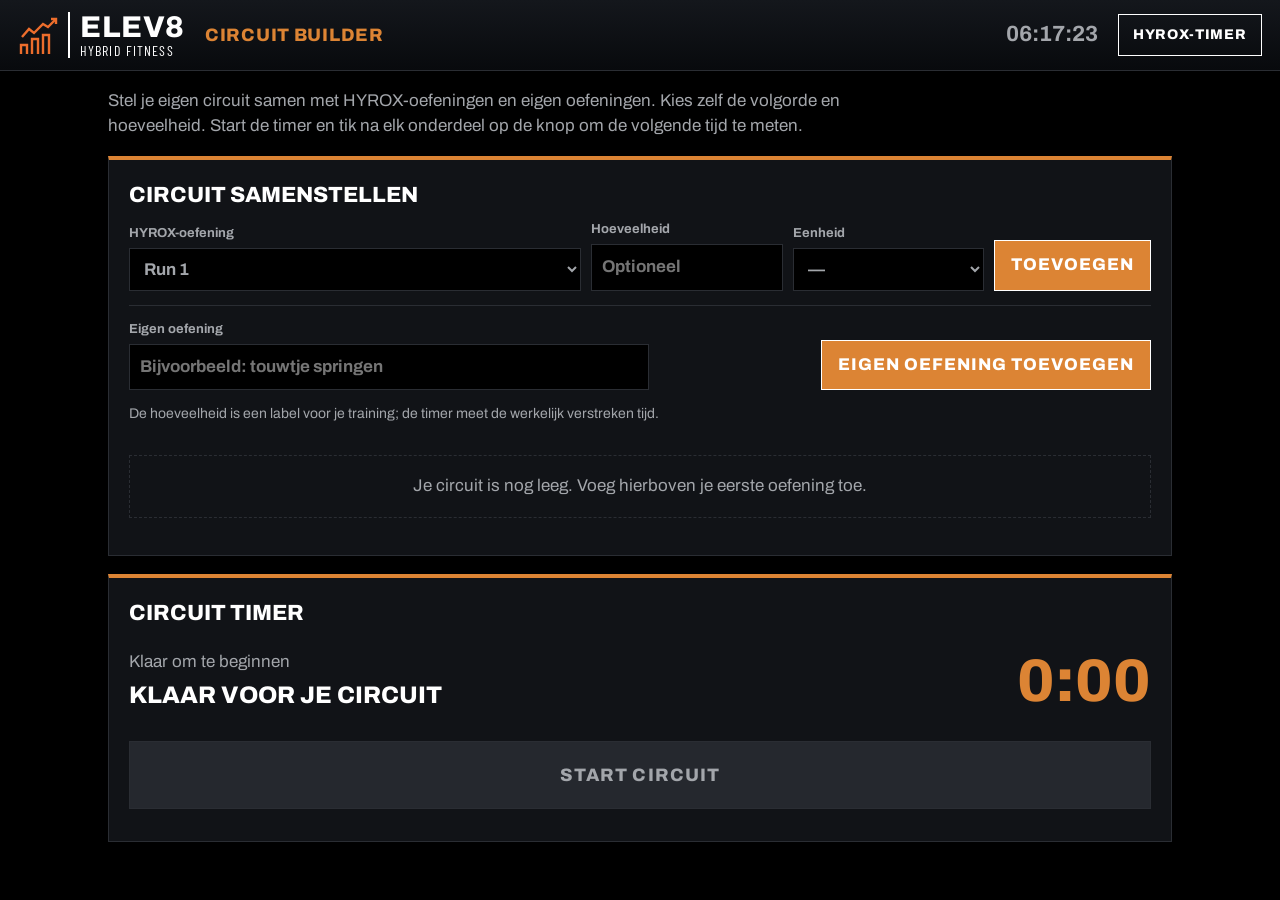
==== circuitbuilder.html @ 96e16fa1 "circuitbuilder" ====
<!DOCTYPE html>
<html lang="nl">
<head>
<meta charset="utf-8">
<meta name="viewport" content="width=device-width, initial-scale=1, viewport-fit=cover">
<title>ELEV8 Circuit builder</title>
<link rel="preconnect" href="https://fonts.googleapis.com">
<link rel="preconnect" href="https://fonts.gstatic.com" crossorigin>
<link href="https://fonts.googleapis.com/css2?family=Archivo:wght@400;600;700;800&family=Barlow+Condensed:wght@400;500&display=swap" rel="stylesheet">
<style>
:root{
  --bg:#000;--head:#080A0D;--surface:#111317;--ink:#fff;--muted:#A3A6AB;--line:#2A2D33;
  --orange:#DC8434;--idle:#25282E;--display:"Archivo","Arial Black","Helvetica Neue",Arial,sans-serif;
  --cond:"Barlow Condensed","Arial Narrow","Helvetica Neue",Arial,sans-serif;
  --body:"Archivo","Helvetica Neue",Arial,sans-serif;color-scheme:dark;box-sizing:border-box;
  padding-top:env(safe-area-inset-top,0px);padding-bottom:env(safe-area-inset-bottom,0px)
}
*,*::before,*::after{box-sizing:inherit}
html{background:var(--bg);scroll-padding-top:env(safe-area-inset-top,0px)}
body{margin:0;background:var(--bg);color:var(--ink);font:17px/1.45 var(--body);-webkit-text-size-adjust:100%}
body::before{content:"";position:fixed;inset:0 0 auto;height:env(safe-area-inset-top,0px);z-index:10;background:var(--head)}
button,input,select{font:inherit;color:inherit}
button{cursor:pointer;border-radius:0}
:focus-visible{outline:3px solid var(--orange);outline-offset:2px}
.num{font-variant-numeric:tabular-nums}
.top{position:sticky;top:env(safe-area-inset-top,0px);z-index:5;background:linear-gradient(180deg,#14171C,var(--head));border-bottom:1px solid var(--line);padding:12px 18px;display:flex;flex-wrap:wrap;gap:12px 20px;align-items:center}
.logo{display:flex;align-items:center;gap:10px;text-decoration:none;color:var(--ink)}
.logo svg{width:40px;height:40px;flex:none}
.logo .bar{width:2px;align-self:stretch;background:var(--ink)}
.logo .wm{display:flex;flex-direction:column;line-height:1}
.logo .wm b{font-family:var(--display);font-weight:800;font-size:30px;letter-spacing:.02em}
.logo .wm span{font-family:var(--cond);font-size:14px;letter-spacing:.08em;margin-top:2px}
.top h1{font-family:var(--display);font-size:18px;font-weight:800;text-transform:uppercase;letter-spacing:.04em;margin:0;color:var(--orange)}
.clock{margin-left:auto;font-family:var(--display);font-size:22px;font-weight:700;color:var(--muted)}
.page-link,.reset{border:1px solid var(--ink);background:none;color:var(--ink);text-decoration:none;font-family:var(--display);font-size:14px;font-weight:800;text-transform:uppercase;letter-spacing:.06em;padding:10px 14px}
.reset.arm{background:var(--ink);color:var(--bg)}
main{max-width:1100px;margin:0 auto;padding:18px}
.intro{margin:0 0 18px;color:var(--muted);max-width:75ch}
.panel{background:var(--surface);border:1px solid var(--line);border-top:4px solid var(--orange);padding:20px;margin-bottom:18px}
.panel h2{font-family:var(--display);font-weight:800;text-transform:uppercase;font-size:22px;margin:0 0 8px}
.builder{display:grid;grid-template-columns:minmax(0,1.3fr) minmax(110px,.55fr) minmax(110px,.55fr) auto;gap:10px;align-items:end}
.field{display:flex;flex-direction:column;gap:5px;color:var(--muted);font-size:13px;font-weight:700}
.field input,.field select,.item input,.item select{width:100%;min-width:0;background:var(--bg);border:1px solid var(--line);padding:10px}
.field input,.field select{font-size:17px}
.primary,.go{border:1px solid var(--ink);background:var(--orange);color:#fff;font-family:var(--display);font-weight:800;text-transform:uppercase;letter-spacing:.06em;padding:12px 16px;min-height:48px}
.custom-row{display:grid;grid-template-columns:1fr auto;gap:10px;align-items:end;margin-top:14px;padding-top:14px;border-top:1px solid var(--line)}
.custom-row .field{max-width:520px}
.muted{color:var(--muted);font-size:14px}
.status{color:var(--orange);font-size:14px;font-weight:600;margin:0 0 12px}
.status:empty{display:none}
.list{display:flex;flex-direction:column;gap:8px;margin:14px 0 0;padding:0;list-style:none}
.item{display:grid;grid-template-columns:minmax(100px,1fr) minmax(80px,.45fr) minmax(90px,.5fr) auto auto auto;gap:8px;align-items:center;background:var(--bg);border:1px solid var(--line);padding:10px}
.item.current{border-color:var(--orange);box-shadow:inset 4px 0 var(--orange)}
.item.done{border-color:#555}
.move,.remove{border:1px solid var(--line);background:none;color:var(--muted);padding:8px 10px;min-height:42px}
.remove{color:var(--orange)}
.move:disabled,.remove:disabled,.item input:disabled,.item select:disabled{opacity:.45;cursor:not-allowed}
.empty{padding:18px;border:1px dashed var(--line);color:var(--muted);text-align:center}
.locked-note{margin:12px 0 0;color:var(--muted);font-size:14px}
.timer{display:grid;grid-template-columns:minmax(0,1fr) auto;gap:16px;align-items:center}
.timer p{margin:0 0 4px;color:var(--muted)}
.current-name{font-family:var(--display);font-size:24px;font-weight:800;text-transform:uppercase}
.current-amount{color:var(--muted)}
.elapsed{font-family:var(--display);font-size:clamp(36px,8vw,60px);font-weight:800;font-variant-numeric:tabular-nums;color:var(--orange);text-align:right}
.go{grid-column:1/-1;width:100%;min-height:68px;font-size:18px}
.go:disabled{background:var(--idle);color:var(--muted);border-color:var(--line);cursor:default}
.progress{color:var(--muted);font-size:14px;margin:12px 0 0}
.splits{width:100%;border-collapse:collapse;margin-top:12px}
.splits th,.splits td{padding:9px 10px;border-bottom:1px solid var(--line);text-align:left}
.splits th{font-size:12px;color:var(--muted);text-transform:uppercase;letter-spacing:.06em}
.splits td:last-child,.splits th:last-child{text-align:right;font-variant-numeric:tabular-nums}
[hidden]{display:none!important}
@media(max-width:680px){
  .clock{margin-left:0}
  .top h1{font-size:16px}
  .builder{grid-template-columns:1fr 1fr}
  .builder .field:first-child{grid-column:1/-1}
  .builder .primary{grid-column:1/-1}
  .item{grid-template-columns:minmax(0,1fr) auto auto;gap:7px}
  .item .exercise-name{grid-column:1/-1}
  .item input[data-quantity],.item select[data-unit]{grid-column:auto}
  .timer{grid-template-columns:1fr}
  .elapsed{text-align:left}
  .go{grid-column:auto}
  main{padding:12px}
  .panel{padding:15px}
}
@media(prefers-reduced-motion:reduce){*{scroll-behavior:auto!important}}
</style>
</head>
<body>
<header class="top">
  <a class="logo" href="/hyroxsimulatie" aria-label="Naar de HYROX-timer">
    <svg viewBox="0 0 40 40" aria-hidden="true" fill="none" stroke="#EC6D2C" stroke-width="2.4" stroke-linejoin="miter"><path d="M3 39V30h6v9M14 39V24h6v15M25 39V20h6v19"/><path d="M4 22l7-8 5 4 9-9 5 3 7-7"/><path d="M33 4h5v5" /></svg>
    <span class="bar"></span>
    <span class="wm"><b>ELEV8</b><span>HYBRID FITNESS</span></span>
  </a>
  <h1>Circuit builder</h1>
  <span class="clock num" id="clock">--:--:--</span>
  <a class="page-link" href="/hyroxsimulatie">HYROX-timer</a>
</header>

<main>
  <p class="intro">Stel je eigen circuit samen met HYROX-oefeningen en eigen oefeningen. Kies zelf de volgorde en hoeveelheid. Start de timer en tik na elk onderdeel op de knop om de volgende tijd te meten.</p>
  <p class="status" id="status" role="status" aria-live="polite"></p>

  <section class="panel" aria-labelledby="builderHeading">
    <h2 id="builderHeading">Circuit samenstellen</h2>
    <div class="builder">
      <label class="field" for="exerciseSelect">HYROX-oefening
        <select id="exerciseSelect"></select>
      </label>
      <label class="field" for="quantity">Hoeveelheid
        <input id="quantity" type="number" min="0" step="any" inputmode="decimal" placeholder="Optioneel">
      </label>
      <label class="field" for="unit">Eenheid
        <select id="unit"></select>
      </label>
      <button class="primary" id="addExercise" type="button">Toevoegen</button>
    </div>
    <div class="custom-row">
      <label class="field" for="customExercise">Eigen oefening
        <input id="customExercise" type="text" maxlength="60" placeholder="Bijvoorbeeld: touwtje springen">
      </label>
      <button class="primary" id="addCustom" type="button">Eigen oefening toevoegen</button>
    </div>
    <p class="muted">De hoeveelheid is een label voor je training; de timer meet de werkelijk verstreken tijd.</p>
    <ol class="list" id="exerciseList" aria-label="Oefeningen in het circuit"></ol>
    <p class="empty" id="emptyMessage">Je circuit is nog leeg. Voeg hierboven je eerste oefening toe.</p>
    <p class="locked-note" id="lockedNote" hidden>De timer loopt of is afgerond. Reset de timer om het circuit te bewerken.</p>
  </section>

  <section class="panel" aria-labelledby="timerHeading">
    <h2 id="timerHeading">Circuit timer</h2>
    <div class="timer">
      <div>
        <p id="timerState">Voeg oefeningen toe om te beginnen.</p>
        <div class="current-name" id="currentName">Klaar voor je circuit</div>
        <div class="current-amount" id="currentAmount"></div>
      </div>
      <div class="elapsed num" id="elapsed" aria-live="off">0:00</div>
      <button class="go" id="timerButton" type="button" disabled>Start circuit</button>
    </div>
    <p class="progress" id="progress"></p>
    <table class="splits" id="splitsTable" hidden>
      <thead><tr><th>Oefening</th><th>Hoeveelheid</th><th>Tijd</th></tr></thead>
      <tbody id="splitsBody"></tbody>
      <tfoot><tr><th colspan="2">Totale tijd</th><th id="totalTime">0:00</th></tr></tfoot>
    </table>
    <button class="reset" id="resetTimer" type="button" hidden>Timer resetten</button>
  </section>
</main>

<script>
(function(){
  const EXERCISES=[
    "Run 1","SkiErg","Run 2","Sled push","Run 3","Sled pull","Run 4","Burpee broad jumps",
    "Run 5","Roeien","Run 6","Farmers carry","Run 7","Sandbag lunges","Run 8","Wall balls"
  ];
  const UNITS=["—","m","km","reps","sec","min","kg","cal"];
  const KEY="hyrox-circuit-builder-v1";
  const status=document.getElementById("status");
  const byId=id=>document.getElementById(id);
  const makeId=()=>Date.now().toString(36)+Math.random().toString(36).slice(2,8);
  const makeItem=(name,quantity=null,unit="—")=>({id:makeId(),name,quantity,unit});
  const escapeHtml=value=>String(value).replace(/[&<>"']/g,char=>({"&":"&amp;","<":"&lt;",">":"&gt;",'"':"&quot;","'":"&#39;"}[char]));
  const pad=value=>String(value).padStart(2,"0");
  function formatTime(ms){
    const seconds=Math.max(0,Math.floor(ms/1000));
    const hours=Math.floor(seconds/3600),minutes=Math.floor(seconds%3600/60),rest=seconds%60;
    return hours?`${hours}:${pad(minutes)}:${pad(rest)}`:`${minutes}:${pad(rest)}`;
  }
  function cleanItem(item){
    if(!item||typeof item!=="object"||typeof item.name!=="string")return null;
    const name=item.name.trim().slice(0,60);
    if(!name)return null;
    const quantity=Number.isFinite(item.quantity)&&item.quantity>=0?item.quantity:null;
    const unit=UNITS.includes(item.unit)?item.unit:"—";
    return {id:typeof item.id==="string"&&item.id?item.id:makeId(),name,quantity,unit};
  }
  function loadState(){
    try{
      const saved=JSON.parse(localStorage.getItem(KEY)||"null");
      if(!saved||!Array.isArray(saved.items))return {items:[],startedAt:null,splits:[]};
      const items=saved.items.map(cleanItem).filter(Boolean);
      let startedAt=Number.isFinite(saved.startedAt)&&saved.startedAt>0?saved.startedAt:null;
      const splits=[];
      let previous=startedAt;
      if(startedAt&&Array.isArray(saved.splits)){
        for(const split of saved.splits.slice(0,items.length)){
          if(!Number.isFinite(split)||split<previous)break;
          splits.push(split);previous=split;
        }
      }else startedAt=null;
      if(!items.length){startedAt=null;splits.length=0}
      return {items,startedAt,splits};
    }catch(error){
      console.error("Could not load circuit builder data.",error);
      status.textContent="Opgeslagen circuit kon niet worden gelezen. Er is een leeg circuit gestart.";
      return {items:[],startedAt:null,splits:[]};
    }
  }
  let state=loadState();
  function save(){
    try{
      localStorage.setItem(KEY,JSON.stringify(state));
      status.textContent="";
    }catch(error){
      console.error("Could not save circuit builder data.",error);
      status.textContent="Opslaan mislukt. Controleer de opslagruimte en browserinstellingen.";
    }
  }
  function isLocked(){return state.startedAt!==null}
  function quantityLabel(item){
    return item.quantity===null?"":`${item.quantity}${item.unit==="—"?"":" "+item.unit}`;
  }
  function renderList(){
    const list=byId("exerciseList"),locked=isLocked();
    list.innerHTML="";
    state.items.forEach((item,index)=>{
      const li=document.createElement("li");
      li.className="item"+(state.startedAt&&index===state.splits.length?" current":"")+(index<state.splits.length?" done":"");
      li.innerHTML=`<input class="exercise-name" type="text" maxlength="60" aria-label="Oefening ${index+1}" value="${escapeHtml(item.name)}" ${locked?"disabled":""}>
        <input data-quantity type="number" min="0" step="any" inputmode="decimal" aria-label="Hoeveelheid voor ${escapeHtml(item.name)}" value="${item.quantity===null?"":item.quantity}" placeholder="Aantal" ${locked?"disabled":""}>
        <select data-unit aria-label="Eenheid voor ${escapeHtml(item.name)}" ${locked?"disabled":""}>${UNITS.map(unit=>`<option value="${unit}" ${unit===item.unit?"selected":""}>${unit}</option>`).join("")}</select>
        <button class="move" type="button" data-move="-1" aria-label="Verplaats ${escapeHtml(item.name)} omhoog" ${locked||index===0?"disabled":""}>↑</button>
        <button class="move" type="button" data-move="1" aria-label="Verplaats ${escapeHtml(item.name)} omlaag" ${locked||index===state.items.length-1?"disabled":""}>↓</button>
        <button class="remove" type="button" aria-label="Verwijder ${escapeHtml(item.name)}" ${locked?"disabled":""}>×</button>`;
      const nameInput=li.querySelector(".exercise-name");
      nameInput.oninput=()=>{item.name=nameInput.value.slice(0,60);save()};
      li.querySelector("[data-quantity]").oninput=event=>{
        const value=event.target.value;
        item.quantity=value===""?null:Math.max(0,Number(value));
        if(!Number.isFinite(item.quantity))item.quantity=null;
        save();
      };
      li.querySelector("[data-unit]").onchange=event=>{item.unit=event.target.value;save()};
      li.querySelectorAll("[data-move]").forEach(button=>button.onclick=()=>{
        const target=index+Number(button.dataset.move);
        if(target<0||target>=state.items.length)return;
        [state.items[index],state.items[target]]=[state.items[target],state.items[index]];
        save();render();
      });
      li.querySelector(".remove").onclick=()=>{
        state.items.splice(index,1);save();render();
      };
      list.appendChild(li);
    });
    byId("emptyMessage").hidden=state.items.length>0;
    byId("lockedNote").hidden=!locked;
    byId("exerciseSelect").disabled=locked;
    byId("quantity").disabled=locked;
    byId("unit").disabled=locked;
    byId("addExercise").disabled=locked;
    byId("customExercise").disabled=locked;
    byId("addCustom").disabled=locked;
  }
  function renderTimer(now=Date.now()){
    const running=state.startedAt!==null,done=running&&state.splits.length===state.items.length;
    const currentIndex=state.splits.length;
    const current=state.items[currentIndex];
    const elapsed=running?(done?state.splits[state.splits.length-1]:now)-state.startedAt:0;
    byId("elapsed").textContent=formatTime(elapsed);
    byId("timerState").textContent=done?"Circuit afgerond":running?"Tijd sinds start circuit":"Klaar om te beginnen";
    byId("currentName").textContent=current?current.name:done?"Alle oefeningen afgerond":"Klaar voor je circuit";
    byId("currentAmount").textContent=current?quantityLabel(current):"";
    byId("progress").textContent=state.items.length?`${state.splits.length} van ${state.items.length} oefeningen afgerond`:"";
    const timerButton=byId("timerButton");
    timerButton.disabled=!state.items.length||done;
    timerButton.textContent=!running?"Start circuit":done?"Circuit afgerond":current?`Klaar met ${current.name}`:"Circuit afgerond";
    byId("resetTimer").hidden=!running;
    const table=byId("splitsTable"),body=byId("splitsBody");
    table.hidden=!state.splits.length;
    body.innerHTML="";
    let previous=state.startedAt;
    state.splits.forEach((split,index)=>{
      const item=state.items[index];
      if(!item)return;
      const row=document.createElement("tr");
      row.innerHTML=`<td>${escapeHtml(item.name)}</td><td>${escapeHtml(quantityLabel(item)||"—")}</td><td>${formatTime(split-previous)}</td>`;
      body.appendChild(row);previous=split;
    });
    byId("totalTime").textContent=running?formatTime(elapsed):"0:00";
  }
  function render(){
    renderList();renderTimer();
  }
  function addItem(name){
    if(isLocked())return;
    const quantityText=byId("quantity").value;
    const quantity=quantityText===""?null:Number(quantityText);
    if(quantity!==null&&(!Number.isFinite(quantity)||quantity<0)){
      status.textContent="Vul een geldige hoeveelheid van nul of hoger in.";
      return false;
    }
    state.items.push(makeItem(name,quantity,byId("unit").value));
    byId("quantity").value="";
    save();render();return true;
  }
  const exerciseSelect=byId("exerciseSelect");
  exerciseSelect.innerHTML=EXERCISES.map((name,index)=>`<option value="${index}">${escapeHtml(name)}</option>`).join("");
  byId("unit").innerHTML=UNITS.map(unit=>`<option value="${unit}">${unit}</option>`).join("");
  byId("addExercise").onclick=()=>addItem(EXERCISES[Number(exerciseSelect.value)]);
  byId("addCustom").onclick=()=>{
    const input=byId("customExercise"),name=input.value.trim();
    if(!name){status.textContent="Vul eerst de naam van je eigen oefening in.";input.focus();return;}
    if(addItem(name))input.value="";
  };
  byId("customExercise").addEventListener("keydown",event=>{
    if(event.key==="Enter"){event.preventDefault();byId("addCustom").click()}
  });
  byId("timerButton").onclick=()=>{
    if(!state.items.length)return;
    const now=Date.now();
    if(state.startedAt===null)state.startedAt=now;
    else if(state.splits.length<state.items.length)state.splits.push(now);
    save();renderList();renderTimer(now);
  };
  const resetButton=byId("resetTimer");let resetTimeout;
  resetButton.onclick=()=>{
    if(resetButton.classList.contains("arm")){
      clearTimeout(resetTimeout);
      state.startedAt=null;state.splits=[];
      resetButton.classList.remove("arm");resetButton.textContent="Timer resetten";
      save();render();return;
    }
    resetButton.classList.add("arm");resetButton.textContent="Tik nogmaals om te resetten";
    clearTimeout(resetTimeout);
    resetTimeout=setTimeout(()=>{resetButton.classList.remove("arm");resetButton.textContent="Timer resetten"},3000);
  };
  function tick(){
    const now=Date.now(),date=new Date(now);
    byId("clock").textContent=`${pad(date.getHours())}:${pad(date.getMinutes())}:${pad(date.getSeconds())}`;
    renderTimer(now);
  }
  render();tick();setInterval(tick,250);
})();
</script>
</body>
</html>
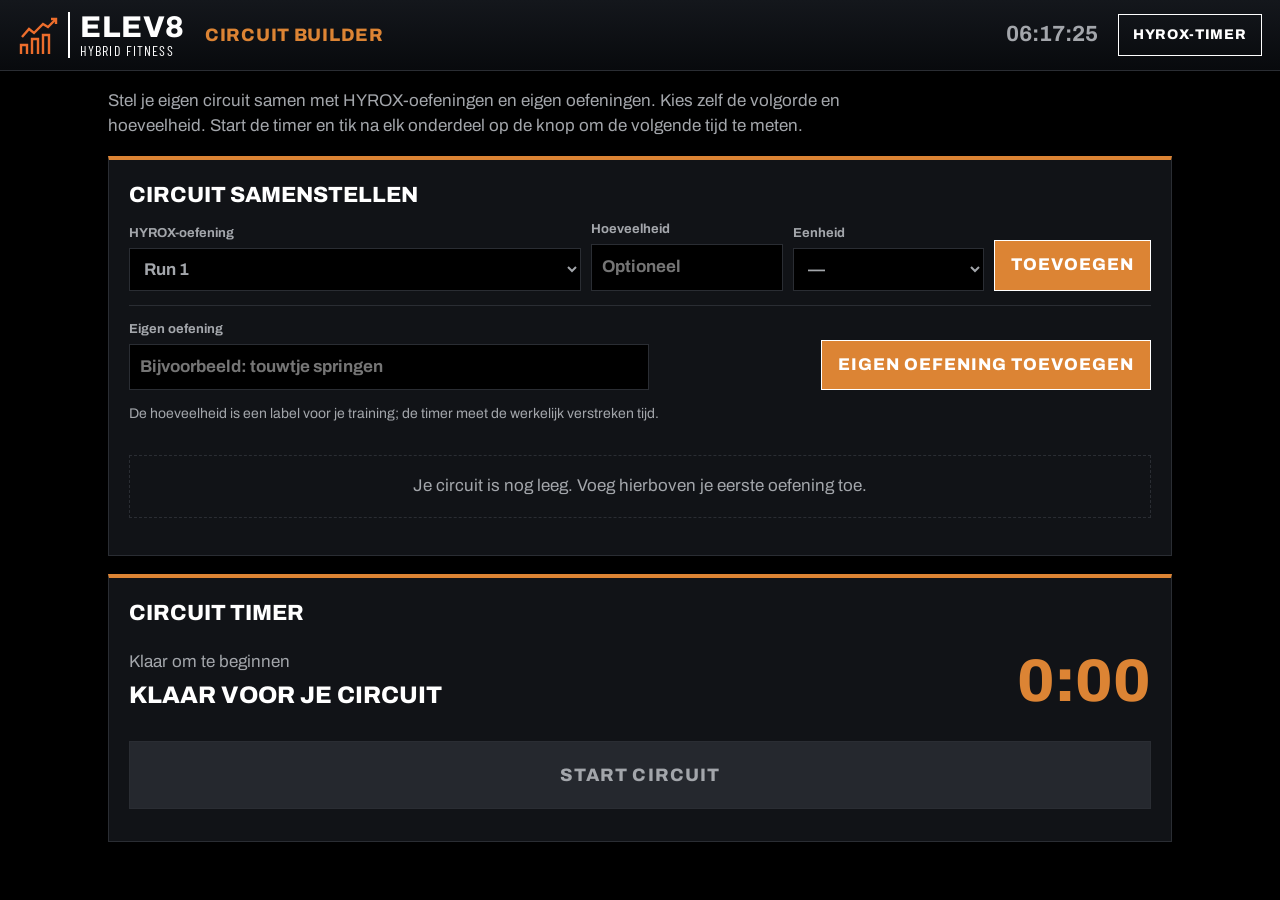
==== commit 12efb6b8: "hyrox 1.0" ====
--- a/circuitbuilder.html
+++ b/circuitbuilder.html
@@ -52,6 +52,8 @@
 .item{display:grid;grid-template-columns:minmax(100px,1fr) minmax(80px,.45fr) minmax(90px,.5fr) auto auto auto;gap:8px;align-items:center;background:var(--bg);border:1px solid var(--line);padding:10px}
 .item.current{border-color:var(--orange);box-shadow:inset 4px 0 var(--orange)}
 .item.done{border-color:#555}
+.item.just-added{animation:added-highlight 1.2s ease-out}
+@keyframes added-highlight{from{border-color:var(--orange);background:#24180f}to{background:var(--bg)}}
 .move,.remove{border:1px solid var(--line);background:none;color:var(--muted);padding:8px 10px;min-height:42px}
 .remove{color:var(--orange)}
 .move:disabled,.remove:disabled,.item input:disabled,.item select:disabled{opacity:.45;cursor:not-allowed}
@@ -205,9 +207,11 @@
     try{
       localStorage.setItem(KEY,JSON.stringify(state));
       status.textContent="";
+      return true;
     }catch(error){
       console.error("Could not save circuit builder data.",error);
       status.textContent="Opslaan mislukt. Controleer de opslagruimte en browserinstellingen.";
+      return false;
     }
   }
   function isLocked(){return state.startedAt!==null}
@@ -295,7 +299,19 @@
     }
     state.items.push(makeItem(name,quantity,byId("unit").value));
     byId("quantity").value="";
-    save();render();return true;
+    const saved=save();
+    render();
+    const addedItem=byId("exerciseList").lastElementChild;
+    if(addedItem){
+      addedItem.classList.add("just-added");
+      addedItem.scrollIntoView({
+        behavior:matchMedia("(prefers-reduced-motion: reduce)").matches?"auto":"smooth",
+        block:"center"
+      });
+      setTimeout(()=>addedItem.classList.remove("just-added"),1200);
+    }
+    if(saved)status.textContent=`${name} toegevoegd aan het circuit.`;
+    return true;
   }
   const exerciseSelect=byId("exerciseSelect");
   exerciseSelect.innerHTML=EXERCISES.map((name,index)=>`<option value="${index}">${escapeHtml(name)}</option>`).join("");
